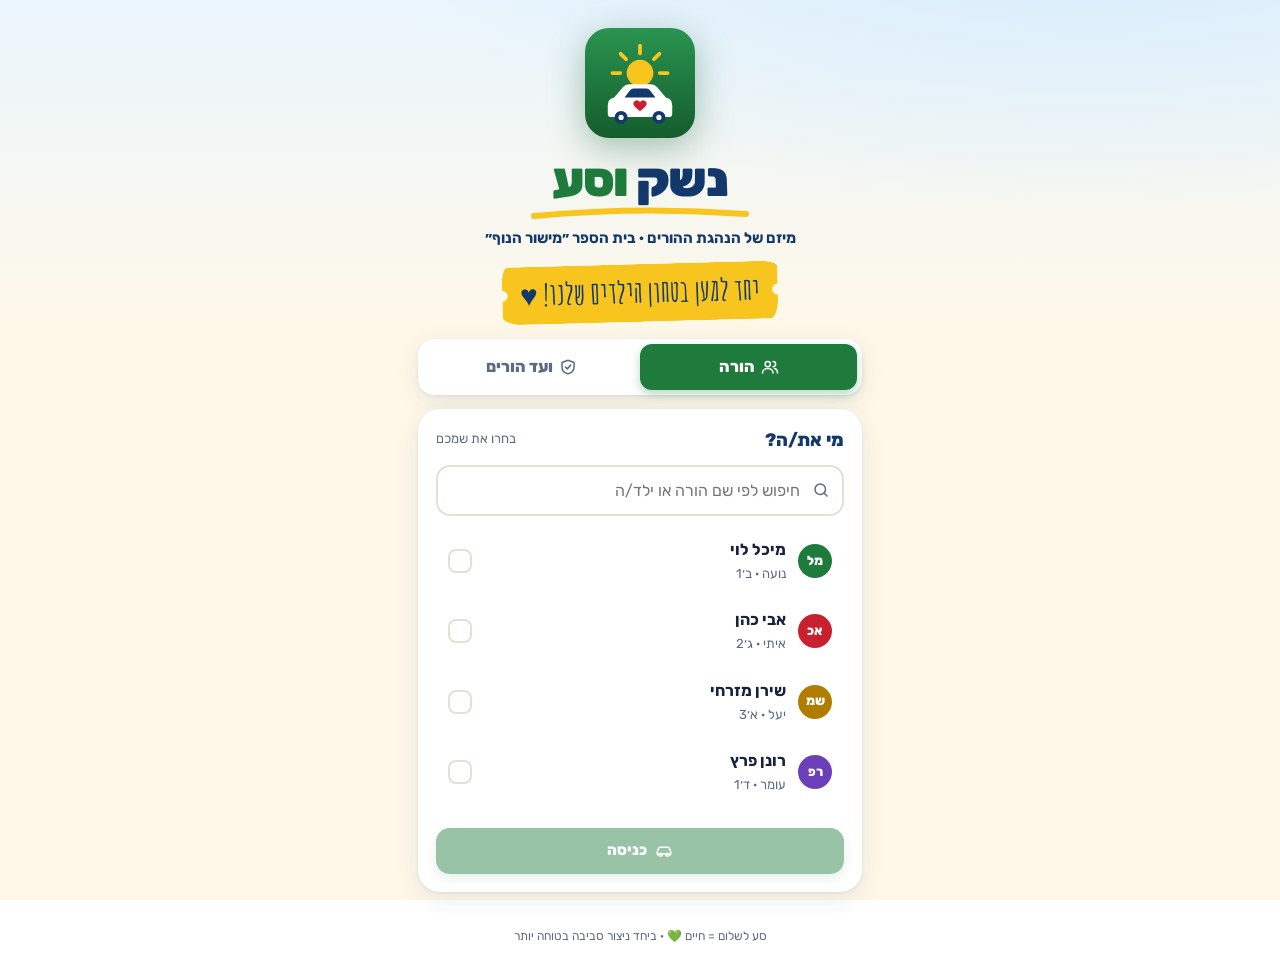
==== neshek-vase/index.html @ f8f983bc "Add Neshek VeSa (Kiss & Ride) parent attendance PWA Installable Hebrew RTL web app for the Mishor Ha" ====
<!doctype html>
<html lang="he" dir="rtl">
<head>
  <meta charset="UTF-8" />
  <meta name="viewport" content="width=device-width, initial-scale=1, viewport-fit=cover" />
  <title>נשק וסע · מישור הנוף</title>
  <meta name="description" content="ניהול משמרות ונוכחות הורים בפס הירוק – סע לשלום, בית הספר מישור הנוף" />
  <meta name="theme-color" content="#1e7b3c" />
  <link rel="manifest" href="manifest.webmanifest" />
  <link rel="icon" href="icons/icon.svg" type="image/svg+xml" />
  <link rel="apple-touch-icon" href="icons/apple-touch-icon.png" />
  <meta name="apple-mobile-web-app-capable" content="yes" />
  <meta name="mobile-web-app-capable" content="yes" />
  <meta name="apple-mobile-web-app-status-bar-style" content="default" />
  <meta name="apple-mobile-web-app-title" content="נשק וסע" />
  <link rel="preconnect" href="https://fonts.googleapis.com" />
  <link rel="preconnect" href="https://fonts.gstatic.com" crossorigin />
  <link href="https://fonts.googleapis.com/css2?family=Rubik:wght@400;500;700;800;900&family=Amatic+SC:wght@700&display=swap" rel="stylesheet" />
  <link rel="stylesheet" href="styles.css" />
</head>
<body>
  <div id="app" aria-live="polite"></div>
  <div id="modal-root"></div>
  <div id="toast" role="status"></div>
  <script src="store.js"></script>
  <script src="app.js"></script>
</body>
</html>
---- neshek-vase/styles.css ----
/* =========================================================
   נשק וסע · סע לשלום – visual language from the flyer:
   green / navy / sun-yellow / alert-red, brush-stroke labels
   ========================================================= */
:root {
  --green: #1e7b3c;
  --green-d: #145c2c;
  --green-l: #e5f4ea;
  --navy: #13386b;
  --navy-l: #e7eef8;
  --yellow: #f7c51e;
  --yellow-l: #fff4cc;
  --red: #c8202f;
  --red-l: #fde8ea;
  --orange: #f08a1c;
  --cream: #fff8e8;
  --ink: #17233a;
  --muted: #5d6b82;
  --line: #e4e0d4;
  --card: #ffffff;
  --radius: 22px;
  --shadow: 0 6px 22px rgba(19, 56, 107, .10), 0 1px 3px rgba(19, 56, 107, .08);
  --shadow-lg: 0 18px 40px rgba(19, 56, 107, .18);
  --font: 'Rubik', system-ui, -apple-system, 'Segoe UI', Arial, sans-serif;
  --hand: 'Amatic SC', 'Rubik', cursive;
  --safe-b: env(safe-area-inset-bottom, 0px);
  --safe-t: env(safe-area-inset-top, 0px);
}

* { box-sizing: border-box; -webkit-tap-highlight-color: transparent; }
html, body { margin: 0; }
body {
  font-family: var(--font);
  color: var(--ink);
  background:
    radial-gradient(1200px 500px at 85% -10%, #d7ecfb 0%, transparent 60%),
    linear-gradient(180deg, #eaf5fd 0%, var(--cream) 340px, var(--cream) 100%);
  background-attachment: fixed;
  min-height: 100vh;
  line-height: 1.45;
}
button, input, select, textarea { font: inherit; color: inherit; }
button { cursor: pointer; }
a { color: var(--navy); }
.hidden { display: none !important; }

/* ---------- layout ---------- */
.shell { max-width: 560px; margin: 0 auto; padding: calc(12px + var(--safe-t)) 16px calc(110px + var(--safe-b)); }
.shell.wide { max-width: 1080px; }

.topbar { display: flex; align-items: center; justify-content: space-between; gap: 12px; margin-bottom: 18px; }
.brand { display: flex; align-items: center; gap: 10px; text-decoration: none; }
.brand-mark { width: 46px; height: 46px; flex: none; filter: drop-shadow(0 3px 6px rgba(20, 92, 44, .3)); }
.brand-text { line-height: 1; }
.brand-title { font-weight: 900; font-size: 24px; letter-spacing: -.5px; }
.brand-title .a { color: var(--navy); }
.brand-title .b { color: var(--green); }
.brand-sub { font-size: 12px; color: var(--muted); font-weight: 500; margin-top: 3px; }
.icon-btn {
  width: 42px; height: 42px; border-radius: 14px; border: 0; background: #fff;
  box-shadow: var(--shadow); display: grid; place-items: center; color: var(--navy);
}
.icon-btn svg { width: 20px; height: 20px; }

/* ---------- brush labels (like the flyer) ---------- */
.brush {
  display: inline-block; position: relative; padding: 6px 18px 8px; font-weight: 900;
  color: #fff; z-index: 0; transform: rotate(-1.5deg);
}
.brush::before {
  content: ''; position: absolute; inset: 0; z-index: -1; background: var(--green);
  border-radius: 6px 18px 8px 22px / 18px 6px 22px 8px;
  -webkit-mask: radial-gradient(circle at 0 50%, transparent 5px, #000 6px) left / 51% 100% no-repeat,
                radial-gradient(circle at 100% 50%, transparent 5px, #000 6px) right / 51% 100% no-repeat;
}
.brush.yellow { color: var(--navy); }
.brush.yellow::before { background: var(--yellow); }
.brush.red::before { background: var(--red); }
.brush.navy::before { background: var(--navy); }
.hand { font-family: var(--hand); font-weight: 700; }

/* ---------- cards ---------- */
.card { background: var(--card); border-radius: var(--radius); box-shadow: var(--shadow); padding: 18px; margin-bottom: 16px; }
.card h2, .card h3 { margin: 0 0 10px; }
.card-title { display: flex; align-items: center; justify-content: space-between; gap: 8px; margin-bottom: 12px; }
.card-title h3 { margin: 0; font-size: 18px; font-weight: 800; color: var(--navy); }
.section-label { font-size: 13px; font-weight: 700; color: var(--muted); margin: 22px 4px 10px; letter-spacing: .2px; }

/* ---------- hero (shift today) ---------- */
.hero {
  position: relative; overflow: hidden; border-radius: 28px; padding: 22px 20px 24px; color: #fff;
  background: linear-gradient(150deg, #2a9450 0%, var(--green) 45%, var(--green-d) 100%);
  box-shadow: var(--shadow-lg); margin-bottom: 18px;
}
.hero::after { /* green lane stripes */
  content: ''; position: absolute; inset: auto -20% -40px -20%; height: 90px; opacity: .13;
  background: repeating-linear-gradient(100deg, #fff 0 26px, transparent 26px 60px);
  transform: rotate(-4deg);
}
.hero.navy { background: linear-gradient(150deg, #20518f 0%, var(--navy) 60%, #0c2549 100%); }
.hero.gold { background: linear-gradient(150deg, #ffd84a 0%, var(--yellow) 50%, #e9a90c 100%); color: var(--navy); }
.hero .sun { position: absolute; top: -40px; left: -40px; width: 150px; height: 150px; opacity: .9; }
.hero-kicker { font-size: 13px; font-weight: 700; opacity: .9; display: flex; align-items: center; gap: 6px; }
.hero h1 { margin: 6px 0 4px; font-size: 30px; font-weight: 900; line-height: 1.1; }
.hero p { margin: 0; opacity: .92; }
.hero .meta { display: flex; flex-wrap: wrap; gap: 8px; margin-top: 14px; position: relative; z-index: 1; }
.pill {
  display: inline-flex; align-items: center; gap: 6px; padding: 6px 12px; border-radius: 999px;
  font-size: 13px; font-weight: 700; background: rgba(255, 255, 255, .18); backdrop-filter: blur(6px);
}
.hero.gold .pill { background: rgba(19, 56, 107, .1); }
.pill svg { width: 15px; height: 15px; }

/* the big check-in button */
.checkin-wrap { display: grid; place-items: center; margin: 22px 0 6px; position: relative; z-index: 1; }
.checkin {
  width: 196px; height: 196px; border-radius: 50%; border: 0; position: relative;
  background: radial-gradient(circle at 35% 30%, #ffe680, var(--yellow) 55%, #e2a808 100%);
  color: var(--navy); font-weight: 900; font-size: 26px; line-height: 1.1;
  box-shadow: 0 0 0 10px rgba(255, 255, 255, .16), 0 0 0 22px rgba(255, 255, 255, .08), 0 18px 30px rgba(0, 0, 0, .25);
  display: flex; flex-direction: column; align-items: center; justify-content: center; gap: 6px;
  transition: transform .15s ease;
  animation: pulse 2.4s ease-in-out infinite;
}
.checkin:active { transform: scale(.95); }
.checkin svg { width: 46px; height: 46px; }
.checkin small { font-size: 13px; font-weight: 700; opacity: .8; }
.checkin.out { background: radial-gradient(circle at 35% 30%, #ff7a85, var(--red) 60%, #8f1420 100%); color: #fff; }
.checkin.done { background: radial-gradient(circle at 35% 30%, #fff, #e9f7ee 70%); color: var(--green); animation: none; }
@keyframes pulse {
  0%, 100% { box-shadow: 0 0 0 10px rgba(255, 255, 255, .16), 0 0 0 22px rgba(255, 255, 255, .08), 0 18px 30px rgba(0, 0, 0, .25); }
  50% { box-shadow: 0 0 0 16px rgba(255, 255, 255, .22), 0 0 0 34px rgba(255, 255, 255, .06), 0 18px 30px rgba(0, 0, 0, .25); }
}
.timer { font-variant-numeric: tabular-nums; font-size: 15px; font-weight: 700; text-align: center; margin-top: 12px; position: relative; z-index: 1; }
.times { display: flex; justify-content: center; gap: 10px; margin-top: 12px; position: relative; z-index: 1; }
.times .t { background: rgba(255, 255, 255, .16); border-radius: 14px; padding: 8px 14px; text-align: center; min-width: 96px; }
.times .t b { display: block; font-size: 22px; font-variant-numeric: tabular-nums; }
.times .t span { font-size: 12px; opacity: .85; }

/* partner */
.partner { display: flex; align-items: center; gap: 12px; }
.avatar {
  width: 44px; height: 44px; border-radius: 50%; display: grid; place-items: center; flex: none;
  font-weight: 800; color: #fff; font-size: 16px; background: var(--navy);
}
.avatar.sm { width: 34px; height: 34px; font-size: 13px; }
.who { flex: 1; min-width: 0; }
.who b { display: block; white-space: nowrap; overflow: hidden; text-overflow: ellipsis; }
.who span { font-size: 13px; color: var(--muted); }

/* ---------- status chips ---------- */
.chip { display: inline-flex; align-items: center; gap: 5px; font-size: 12px; font-weight: 700; padding: 4px 10px; border-radius: 999px; white-space: nowrap; }
.chip::before { content: ''; width: 7px; height: 7px; border-radius: 50%; background: currentColor; }
.st-future { background: var(--navy-l); color: var(--navy); }
.st-pending { background: var(--yellow-l); color: #8a6200; }
.st-active { background: #dff3ff; color: #0b6aa8; }
.st-done { background: var(--green-l); color: var(--green); }
.st-missed { background: var(--red-l); color: var(--red); }
.st-excused { background: #efe9fb; color: #6b3fb8; }
.st-late { background: #fff0de; color: #b45d00; }

/* ---------- lists ---------- */
.list { display: flex; flex-direction: column; }
.row { display: flex; align-items: center; gap: 12px; padding: 12px 2px; border-bottom: 1px solid var(--line); }
.row:last-child { border-bottom: 0; }
.row .date-badge {
  width: 52px; flex: none; text-align: center; border-radius: 14px; padding: 6px 0; background: var(--cream); line-height: 1.05;
}
.date-badge b { display: block; font-size: 20px; font-weight: 900; color: var(--navy); }
.date-badge span { font-size: 11px; color: var(--muted); font-weight: 700; }
.row.clickable { cursor: pointer; }
.row.clickable:hover { background: #fbfaf6; }

/* ---------- stats ---------- */
.stats { display: grid; grid-template-columns: repeat(3, 1fr); gap: 10px; margin-bottom: 16px; }
.stat { background: #fff; border-radius: 18px; padding: 14px 10px; text-align: center; box-shadow: var(--shadow); }
.stat b { display: block; font-size: 26px; font-weight: 900; color: var(--navy); font-variant-numeric: tabular-nums; }
.stat span { font-size: 12px; color: var(--muted); font-weight: 600; }
.stat.g b { color: var(--green); }
.stat.r b { color: var(--red); }
.stat.y b { color: #b07d00; }
.stats.four { grid-template-columns: repeat(4, 1fr); }
@media (max-width: 520px) { .stats.four { grid-template-columns: repeat(2, 1fr); } }

/* ---------- buttons ---------- */
.btn {
  display: inline-flex; align-items: center; justify-content: center; gap: 8px; border: 0; border-radius: 14px;
  padding: 12px 18px; font-weight: 800; font-size: 15px; background: var(--navy); color: #fff;
  box-shadow: 0 4px 12px rgba(19, 56, 107, .2); transition: transform .1s, filter .15s;
}
.btn:active { transform: scale(.97); }
.btn:hover { filter: brightness(1.08); }
.btn svg { width: 18px; height: 18px; }
.btn.green { background: var(--green); box-shadow: 0 4px 12px rgba(30, 123, 60, .25); }
.btn.yellow { background: var(--yellow); color: var(--navy); }
.btn.red { background: var(--red); }
.btn.ghost { background: #fff; color: var(--navy); box-shadow: inset 0 0 0 2px var(--line); }
.btn.sm { padding: 8px 12px; font-size: 13px; border-radius: 11px; }
.btn.block { width: 100%; }
.btn[disabled] { opacity: .45; pointer-events: none; }
.btn-row { display: flex; gap: 10px; flex-wrap: wrap; }

/* ---------- forms ---------- */
.field { display: block; margin-bottom: 14px; }
.field > span { display: block; font-size: 13px; font-weight: 700; color: var(--muted); margin-bottom: 6px; }
.input, select.input, textarea.input {
  width: 100%; border: 2px solid var(--line); background: #fff; border-radius: 14px; padding: 12px 14px; font-size: 16px;
  outline: none; transition: border-color .15s, box-shadow .15s;
}
.input:focus { border-color: var(--green); box-shadow: 0 0 0 4px rgba(30, 123, 60, .12); }
.grid2 { display: grid; grid-template-columns: minmax(0, 1fr) minmax(0, 1fr); gap: 10px; }
.grid2 .input { min-width: 0; }
input[type=date].input, input[type=time].input { -webkit-appearance: none; appearance: none; min-height: 50px; }
.pin-input { letter-spacing: 12px; text-align: center; font-size: 26px; font-weight: 800; }
.days-picker { display: flex; gap: 6px; flex-wrap: wrap; }
.days-picker label { position: relative; }
.days-picker input { position: absolute; opacity: 0; }
.days-picker span {
  display: grid; place-items: center; width: 42px; height: 42px; border-radius: 12px; border: 2px solid var(--line);
  font-weight: 800; background: #fff; cursor: pointer;
}
.days-picker input:checked + span { background: var(--green); color: #fff; border-color: var(--green); }

/* ---------- login ---------- */
.login { min-height: 100vh; display: flex; flex-direction: column; padding: calc(28px + var(--safe-t)) 18px 30px; max-width: 480px; margin: 0 auto; }
.login-hero { text-align: center; position: relative; margin-bottom: 18px; }
.login-hero .logo-big { width: 110px; height: 110px; margin: 0 auto 6px; filter: drop-shadow(0 10px 18px rgba(20, 92, 44, .35)); animation: float 4s ease-in-out infinite; }
@keyframes float { 50% { transform: translateY(-6px) rotate(-2deg); } }
.login-title { font-size: 48px; font-weight: 900; line-height: 1; margin: 6px 0 0; letter-spacing: -1px; }
.login-title .a { color: var(--navy); }
.login-title .b { color: var(--green); }
.login-underline { width: 220px; height: 14px; margin: 2px auto 8px; display: block; }
.login-sub { color: var(--navy); font-weight: 700; font-size: 15px; }
.login-tag { margin: 14px auto 0; font-size: 30px; }
.tabs { display: flex; background: #fff; padding: 5px; border-radius: 16px; box-shadow: var(--shadow); margin-bottom: 14px; }
.tabs button { flex: 1; border: 0; background: none; padding: 11px; border-radius: 12px; font-weight: 800; color: var(--muted); display: flex; align-items: center; justify-content: center; gap: 6px; }
.tabs button svg { width: 18px; height: 18px; }
.tabs button.on { background: var(--green); color: #fff; box-shadow: 0 4px 10px rgba(30, 123, 60, .3); }
.tabs.scroll { overflow-x: auto; scrollbar-width: none; }
.tabs.scroll::-webkit-scrollbar { display: none; }
.tabs.scroll button { flex: 1 0 auto; padding: 10px 14px; }
.tabs.navy button.on { background: var(--navy); box-shadow: 0 4px 10px rgba(19, 56, 107, .3); }

.picker { max-height: 290px; overflow-y: auto; margin: 10px -4px 0; padding: 0 4px; }
.pick {
  display: flex; align-items: center; gap: 12px; padding: 10px; border-radius: 14px; border: 2px solid transparent;
  width: 100%; background: none; text-align: right;
}
.pick:hover { background: var(--cream); }
.pick.on { border-color: var(--green); background: var(--green-l); }
.pick .check { width: 24px; height: 24px; border-radius: 8px; border: 2px solid var(--line); display: grid; place-items: center; flex: none; background: #fff; }
.pick.on .check { background: var(--green); border-color: var(--green); color: #fff; }
.pick .check svg { width: 14px; height: 14px; }
.login-foot { text-align: center; color: var(--muted); font-size: 12px; margin-top: auto; padding-top: 20px; }

/* ---------- bottom nav ---------- */
.nav {
  position: fixed; bottom: calc(12px + var(--safe-b)); left: 50%; transform: translateX(-50%); z-index: 20;
  display: flex; gap: 4px; padding: 6px; background: rgba(255, 255, 255, .92); backdrop-filter: blur(14px);
  border-radius: 24px; box-shadow: var(--shadow-lg); width: min(520px, calc(100% - 24px));
}
.nav a {
  flex: 1; display: flex; flex-direction: column; align-items: center; gap: 2px; padding: 8px 4px; border-radius: 18px;
  text-decoration: none; color: var(--muted); font-size: 11px; font-weight: 700; transition: background .2s, color .2s;
}
.nav a svg { width: 23px; height: 23px; }
.nav a.on { background: var(--green); color: #fff; }

/* ---------- week / calendar ---------- */
.weekbar { display: flex; align-items: center; justify-content: space-between; margin-bottom: 12px; }
.weekbar b { font-size: 16px; color: var(--navy); }
.day-card { background: #fff; border-radius: 20px; box-shadow: var(--shadow); padding: 14px; margin-bottom: 12px; border-inline-start: 6px solid var(--line); }
.day-card.today { border-inline-start-color: var(--yellow); background: linear-gradient(90deg, #fff, var(--yellow-l)); }
.day-card.mine { box-shadow: 0 0 0 3px var(--green), var(--shadow); }
.day-head { display: flex; justify-content: space-between; align-items: center; margin-bottom: 8px; }
.day-head b { color: var(--navy); }
.day-head span { font-size: 13px; color: var(--muted); }
.team { display: flex; flex-direction: column; gap: 8px; }
.team .tm { display: flex; align-items: center; gap: 10px; }
.empty { color: var(--muted); font-size: 14px; text-align: center; padding: 18px 8px; }
.empty .big { font-size: 40px; display: block; margin-bottom: 4px; }

.cal { display: grid; grid-template-columns: repeat(7, 1fr); gap: 6px; }
.cal .dow { text-align: center; font-size: 12px; font-weight: 800; color: var(--muted); padding: 4px 0; }
.cal .cell {
  min-height: 92px; background: #fff; border-radius: 14px; padding: 6px; box-shadow: 0 1px 3px rgba(19, 56, 107, .08);
  display: flex; flex-direction: column; gap: 3px; cursor: pointer; border: 2px solid transparent; text-align: right;
  transition: transform .1s, border-color .15s;
}
.cal .cell:hover { border-color: var(--green); }
.cal .cell.off { background: transparent; box-shadow: none; cursor: default; opacity: .5; }
.cal .cell.off:hover { border-color: transparent; }
.cal .cell.out { visibility: hidden; }
.cal .cell.today { border-color: var(--yellow); background: var(--yellow-l); }
.cal .num { font-weight: 900; font-size: 14px; color: var(--navy); }
.cal .nm { font-size: 11px; font-weight: 600; padding: 2px 5px; border-radius: 6px; white-space: nowrap; overflow: hidden; text-overflow: ellipsis; }
.cal .add { font-size: 11px; color: var(--muted); margin-top: auto; }
@media (max-width: 640px) {
  .cal { gap: 3px; }
  .cal .cell { min-height: 70px; padding: 4px; border-radius: 10px; }
  .cal .nm { font-size: 9.5px; padding: 1px 3px; }
}

/* ---------- live board (admin today) ---------- */
.board { display: grid; grid-template-columns: repeat(auto-fill, minmax(240px, 1fr)); gap: 12px; }
.board .slot { background: #fff; border-radius: 20px; padding: 16px; box-shadow: var(--shadow); border-top: 6px solid var(--line); }
.board .slot.st-b-active { border-top-color: #0b6aa8; }
.board .slot.st-b-done { border-top-color: var(--green); }
.board .slot.st-b-missed { border-top-color: var(--red); }
.board .slot.st-b-pending { border-top-color: var(--yellow); }
.board .slot.st-b-excused { border-top-color: #6b3fb8; }
.slot .acts { display: flex; gap: 6px; margin-top: 12px; flex-wrap: wrap; }

/* ---------- table ---------- */
.table-wrap { overflow-x: auto; margin: 0 -18px; padding: 0 18px; }
table.t { width: 100%; border-collapse: collapse; font-size: 14px; }
table.t th { text-align: right; font-size: 12px; color: var(--muted); font-weight: 800; padding: 8px; border-bottom: 2px solid var(--line); white-space: nowrap; }
table.t td { padding: 10px 8px; border-bottom: 1px solid var(--line); white-space: nowrap; }
table.t tr:hover td { background: #fbfaf6; }
.bar { height: 8px; border-radius: 99px; background: var(--line); overflow: hidden; min-width: 70px; }
.bar i { display: block; height: 100%; background: var(--green); border-radius: 99px; }

/* ---------- modal ---------- */
.modal-back {
  position: fixed; inset: 0; z-index: 50; background: rgba(12, 28, 52, .45); backdrop-filter: blur(3px);
  display: flex; align-items: flex-end; justify-content: center; animation: fade .2s ease;
}
.modal {
  background: var(--cream); width: 100%; max-width: 560px; max-height: 92vh; overflow-y: auto;
  border-radius: 28px 28px 0 0; padding: 10px 18px calc(22px + var(--safe-b)); animation: up .28s cubic-bezier(.2, .9, .3, 1.2);
}
.modal .grab { width: 44px; height: 5px; border-radius: 9px; background: #cfc8b6; margin: 0 auto 12px; }
.modal h2 { margin: 0 0 14px; color: var(--navy); font-size: 22px; font-weight: 900; }
@media (min-width: 700px) {
  .modal-back { align-items: center; }
  .modal { border-radius: 28px; padding-top: 22px; }
  .modal .grab { display: none; }
}
@keyframes fade { from { opacity: 0; } }
@keyframes up { from { transform: translateY(60px); opacity: 0; } }

/* ---------- toast ---------- */
#toast {
  position: fixed; top: calc(14px + var(--safe-t)); left: 50%; transform: translate(-50%, -120px); z-index: 60;
  background: var(--navy); color: #fff; padding: 12px 20px; border-radius: 16px; font-weight: 700; box-shadow: var(--shadow-lg);
  transition: transform .35s cubic-bezier(.2, .9, .3, 1.3); max-width: calc(100% - 32px); text-align: center;
}
#toast.show { transform: translate(-50%, 0); }
#toast.ok { background: var(--green); }
#toast.err { background: var(--red); }

/* ---------- install banner ---------- */
.install {
  display: flex; align-items: center; gap: 12px; background: var(--navy); color: #fff; border-radius: 20px; padding: 12px 14px; margin-bottom: 16px;
  box-shadow: var(--shadow);
}
.install img { width: 42px; height: 42px; border-radius: 11px; }
.install div { flex: 1; font-size: 13px; }
.install b { display: block; font-size: 15px; }

/* ---------- confetti ---------- */
.confetti { position: fixed; inset: 0; pointer-events: none; z-index: 70; overflow: hidden; }
.confetti i { position: absolute; top: -20px; width: 10px; height: 16px; border-radius: 3px; animation: fall linear forwards; }
@keyframes fall { to { transform: translateY(110vh) rotate(720deg); } }

/* ---------- misc ---------- */
.muted { color: var(--muted); }
.small { font-size: 13px; }
.center { text-align: center; }
.mt0 { margin-top: 0; }
.spacer { height: 8px; }
.split { display: flex; align-items: center; justify-content: space-between; gap: 10px; flex-wrap: wrap; }
.search { position: relative; }
.search svg { position: absolute; top: 50%; right: 14px; width: 18px; height: 18px; transform: translateY(-50%); color: var(--muted); }
.search .input { padding-right: 42px; }
.thanks { text-align: center; position: relative; z-index: 1; margin-top: 8px; font-size: 34px; }
.flyer-strip {
  border-radius: 20px; background: var(--green); color: #fff; padding: 14px 16px; display: flex; align-items: center; gap: 12px;
  box-shadow: var(--shadow); margin-bottom: 16px;
}
.flyer-strip .eq { background: var(--yellow); color: var(--navy); font-weight: 900; padding: 6px 12px; border-radius: 10px; transform: rotate(-4deg); white-space: nowrap; }
.how { display: grid; gap: 12px; }
.how .step { display: flex; gap: 12px; align-items: flex-start; }
.how .ic { width: 46px; height: 46px; border-radius: 50%; display: grid; place-items: center; color: #fff; flex: none; }
.how .ic svg { width: 22px; height: 22px; }
.log-row { font-size: 13px; padding: 8px 0; border-bottom: 1px solid var(--line); display: flex; gap: 10px; }
.log-row time { color: var(--muted); white-space: nowrap; font-variant-numeric: tabular-nums; }
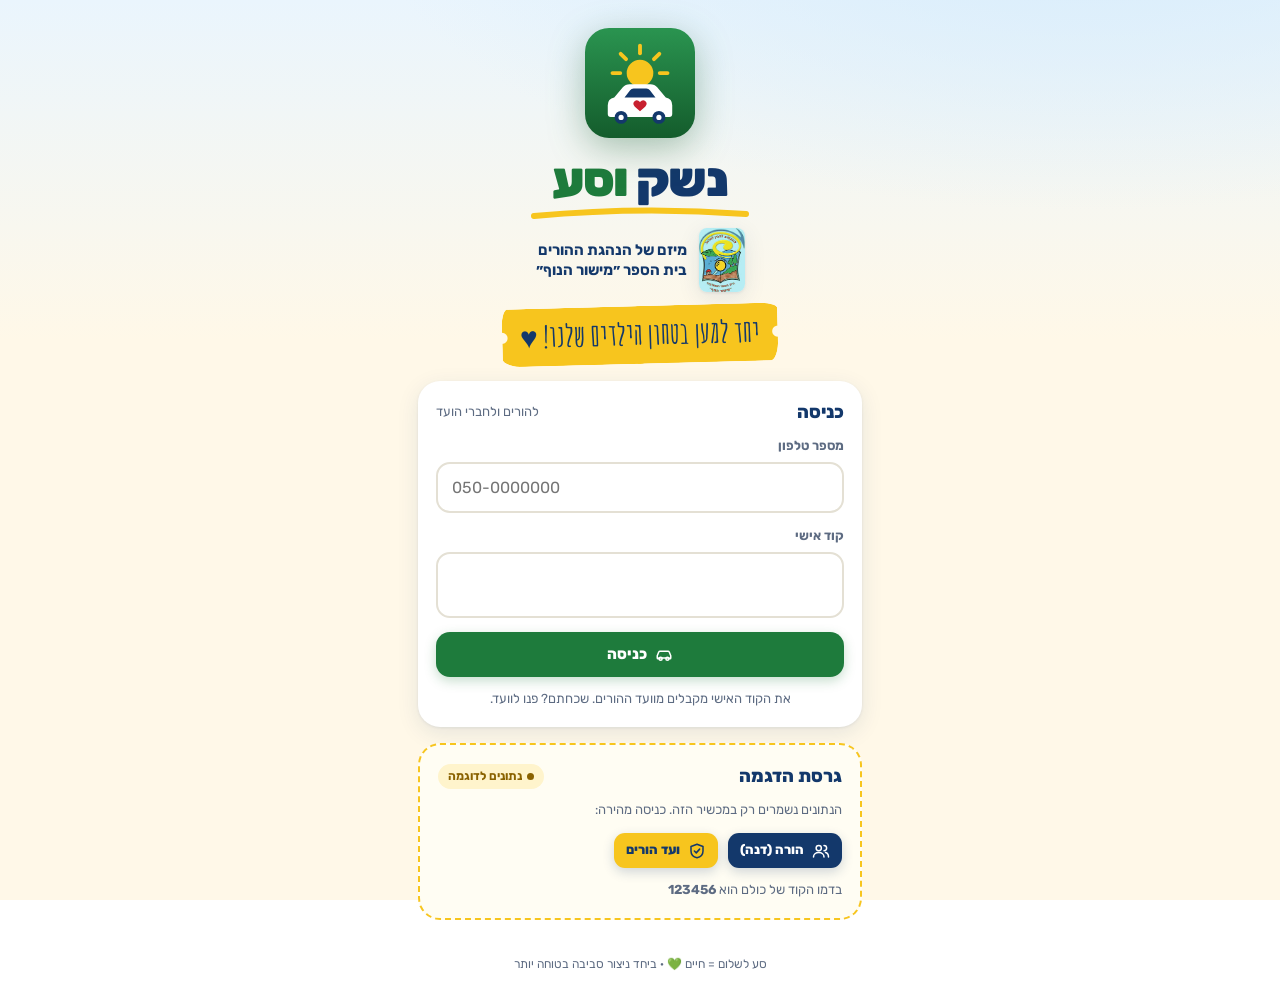
==== commit 7ac15908: "Neshek VeSa: Firebase backend, personal codes, GPS check-in, reminders - Firestore + Auth backend wi" ====
--- a/neshek-vase/index.html
+++ b/neshek-vase/index.html
@@ -22,6 +22,7 @@
   <div id="app" aria-live="polite"></div>
   <div id="modal-root"></div>
   <div id="toast" role="status"></div>
+  <script src="config.js"></script>
   <script src="store.js"></script>
   <script src="app.js"></script>
 </body>
--- a/neshek-vase/styles.css
+++ b/neshek-vase/styles.css
@@ -385,3 +385,26 @@
 .how .ic svg { width: 22px; height: 22px; }
 .log-row { font-size: 13px; padding: 8px 0; border-bottom: 1px solid var(--line); display: flex; gap: 10px; }
 .log-row time { color: var(--muted); white-space: nowrap; font-variant-numeric: tabular-nums; }
+
+/* ---------- v2: login school badge, codes, notices, splash ---------- */
+.login-school { display: flex; align-items: center; justify-content: center; gap: 12px; margin-top: 4px; }
+.login-school img { width: 46px; height: auto; border-radius: 8px; box-shadow: var(--shadow); }
+.login-school .login-sub { text-align: right; line-height: 1.35; }
+.demo-box { border: 2px dashed var(--yellow); box-shadow: none; background: #fffdf3; }
+.notice { background: var(--yellow-l); box-shadow: none; border: 1px solid #f1dd94; padding: 14px 16px; }
+.code-big { font-size: 34px; font-weight: 900; letter-spacing: 8px; color: var(--navy); text-align: center; margin: 4px 0 14px; font-variant-numeric: tabular-nums; }
+.code-card { background: linear-gradient(160deg, #fff, var(--green-l)); }
+.school-foot { display: flex; align-items: center; justify-content: center; gap: 12px; margin: 8px 0 4px; color: var(--muted); font-size: 13px; font-weight: 600; }
+.school-foot img { width: 52px; border-radius: 8px; }
+.splash { min-height: 100vh; display: flex; flex-direction: column; align-items: center; justify-content: center; gap: 14px; }
+.splash img { width: 96px; animation: float 3s ease-in-out infinite; }
+.splash-t { font-size: 36px; font-weight: 900; }
+.splash-t .a { color: var(--navy); }
+.splash-t .b { color: var(--green); }
+.spinner { width: 30px; height: 30px; border-radius: 50%; border: 4px solid var(--green-l); border-top-color: var(--green); animation: spin .8s linear infinite; }
+@keyframes spin { to { transform: rotate(360deg); } }
+.checkin[disabled] { animation: none; opacity: .85; }
+@media (prefers-reduced-motion: reduce) {
+  *, *::before, *::after { animation-duration: .01ms !important; animation-iteration-count: 1 !important; transition-duration: .01ms !important; }
+}
+:focus-visible { outline: 3px solid var(--yellow); outline-offset: 2px; }
